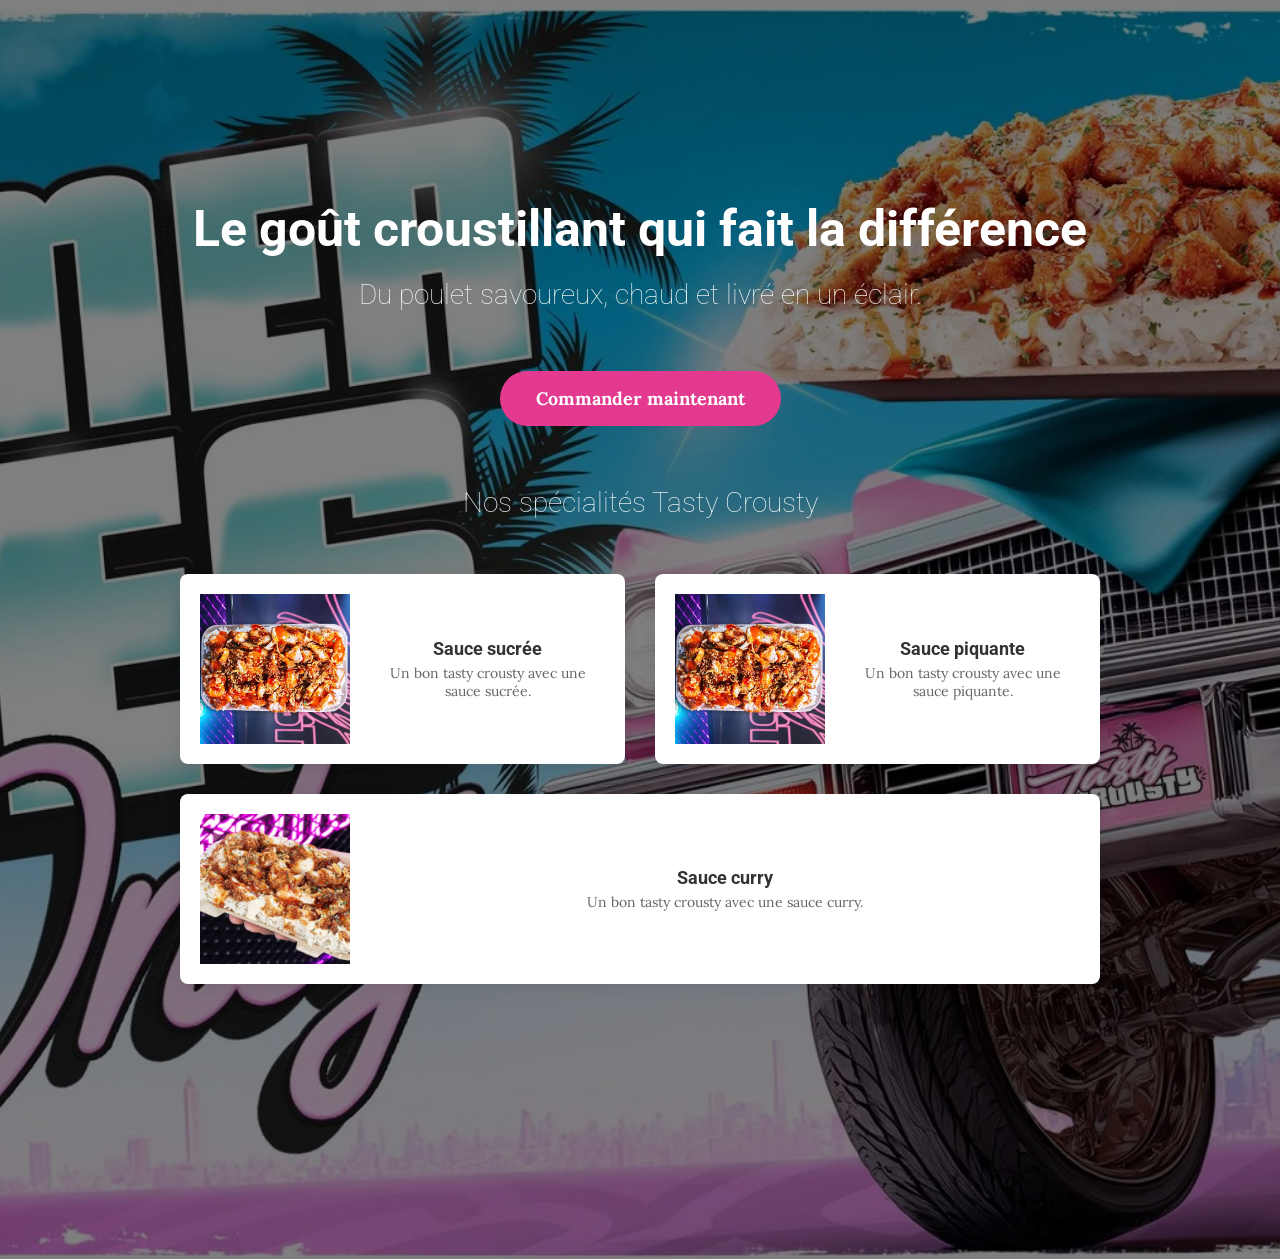
==== Site web le wagon - entreprise/index.html @ 8ce0b0b0 "Add files via upload" ====
<!DOCTYPE html>
<html>
<head>
  <meta charset="UTF-8">
  <title>Tasty Crousty - Le bon goût du poulet à prix croustillant</title>
  <link rel="stylesheet" href="css/style.css">
</head>
<body>

  <div class="banner">
    <div class="container">
      <h1>Le goût croustillant qui fait la différence</h1>
      <h2>Du poulet savoureux, chaud et livré en un éclair.</h2>
      <a href="#" class="btn-gold">Commander maintenant</a>
    </div>

    <div class="container" style="padding: 60px 0;">
      <h2 style="text-align: center; margin-bottom: 40px;">Nos spécialités Tasty Crousty</h2>

      <div class="cards">

        <div class="card">
          <img src="images/sucrée.jpg" alt="Tasty crousty sauce sucrée">
          <div>
            <h3>Sauce sucrée</h3>
            <p>Un bon tasty crousty avec une sauce sucrée.</p>
          </div>
        </div>

        <div class="card">
          <img src="images/piquante.jpg" alt="Tasty crousty sauce piquante">
          <div>
            <h3>Sauce piquante</h3>
            <p>Un bon tasty crousty avec une sauce piquante.</p>
          </div>
        </div>

        <div class="card">
          <img src="images/curry.jpg" alt="Tasty crousty sauce curry">
          <div>
            <h3>Sauce curry</h3>
            <p>Un bon tasty crousty avec une sauce curry.</p>
          </div>
        </div>

      </div>
    </div>
  </div>

</body>
</html>
---- Site web le wagon - entreprise/css/style.css ----
@import url("https://fonts.googleapis.com/css?family=Lora:400,700|Roboto:300,400,700");

@import url("components/container.css");
@import url("components/button.css");
@import url("components/banner.css");
@import url("components/card.css");

body {
  font-family: 'Lora', serif;
  font-size: 18px;
  margin: 0;
  color: #333;
}

h1, h2, h3 {
  font-family: 'Roboto', sans-serif;
  margin: 0;
}
.cards {
  display: flex;
  flex-wrap: wrap;
  justify-content: center;
}

.card {
  flex-basis: 300px;
  flex-grow: 1;
  margin: 15px;
  padding: 20px;
  display: flex;
  align-items: center;
  background: white;
  box-shadow: 0 2px 15px rgba(0,0,0,0.08);
  border-radius: 8px;
  transition: transform 0.2s;
}

.card:hover {
  transform: translateY(-5px);
}

.card img {
  width: 150px !important;
  height: 150px !important;
  object-fit: cover !important;
  border: 5px gold !important;
}

.card div {
  padding-left: 20px;
  flex-grow: 1;
}

.card h3 {
  font-size: 18px;
  margin-bottom: 5px;
  color: #333;
}

.card p {
  font-size: 14px;
  color: #666;
  margin: 0;
}
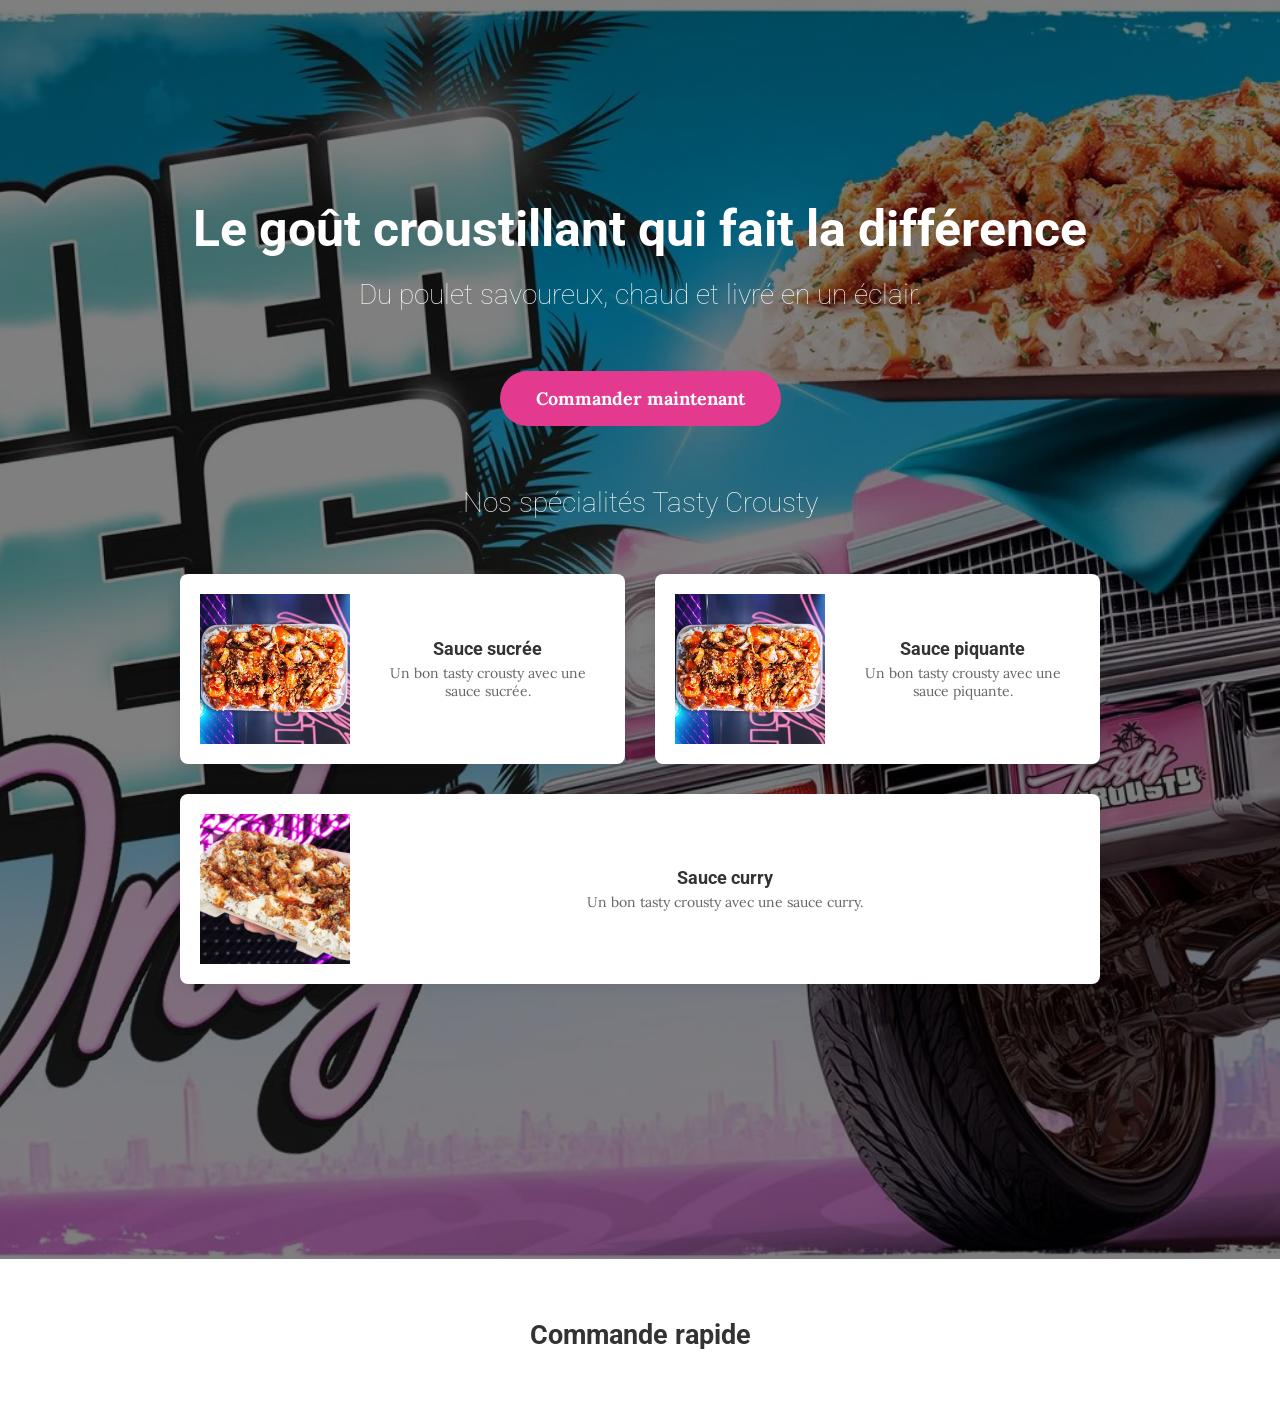
==== commit fec6cb55: "Add quick order section to index.html Added a new section for quick orders at the bottom of the page" ====
--- a/Site web le wagon - entreprise/index.html
+++ b/Site web le wagon - entreprise/index.html
@@ -1,4 +1,4 @@
-<!DOCTYPE html>
+<!DOCTYPE html> 
 <html>
 <head>
   <meta charset="UTF-8">
@@ -47,5 +47,13 @@
     </div>
   </div>
 
+  
+  <div class="container" style="padding: 60px 0; text-align: center;">
+    <h2>Commande rapide</h2>
+    <div data-tf-live="01KMTHR1MCF5CTATV176CFJVNX"></div>
+  </div>
+
+  <script src="//embed.typeform.com/next/embed.js"></script>
+
 </body>
-</html>+</html>
